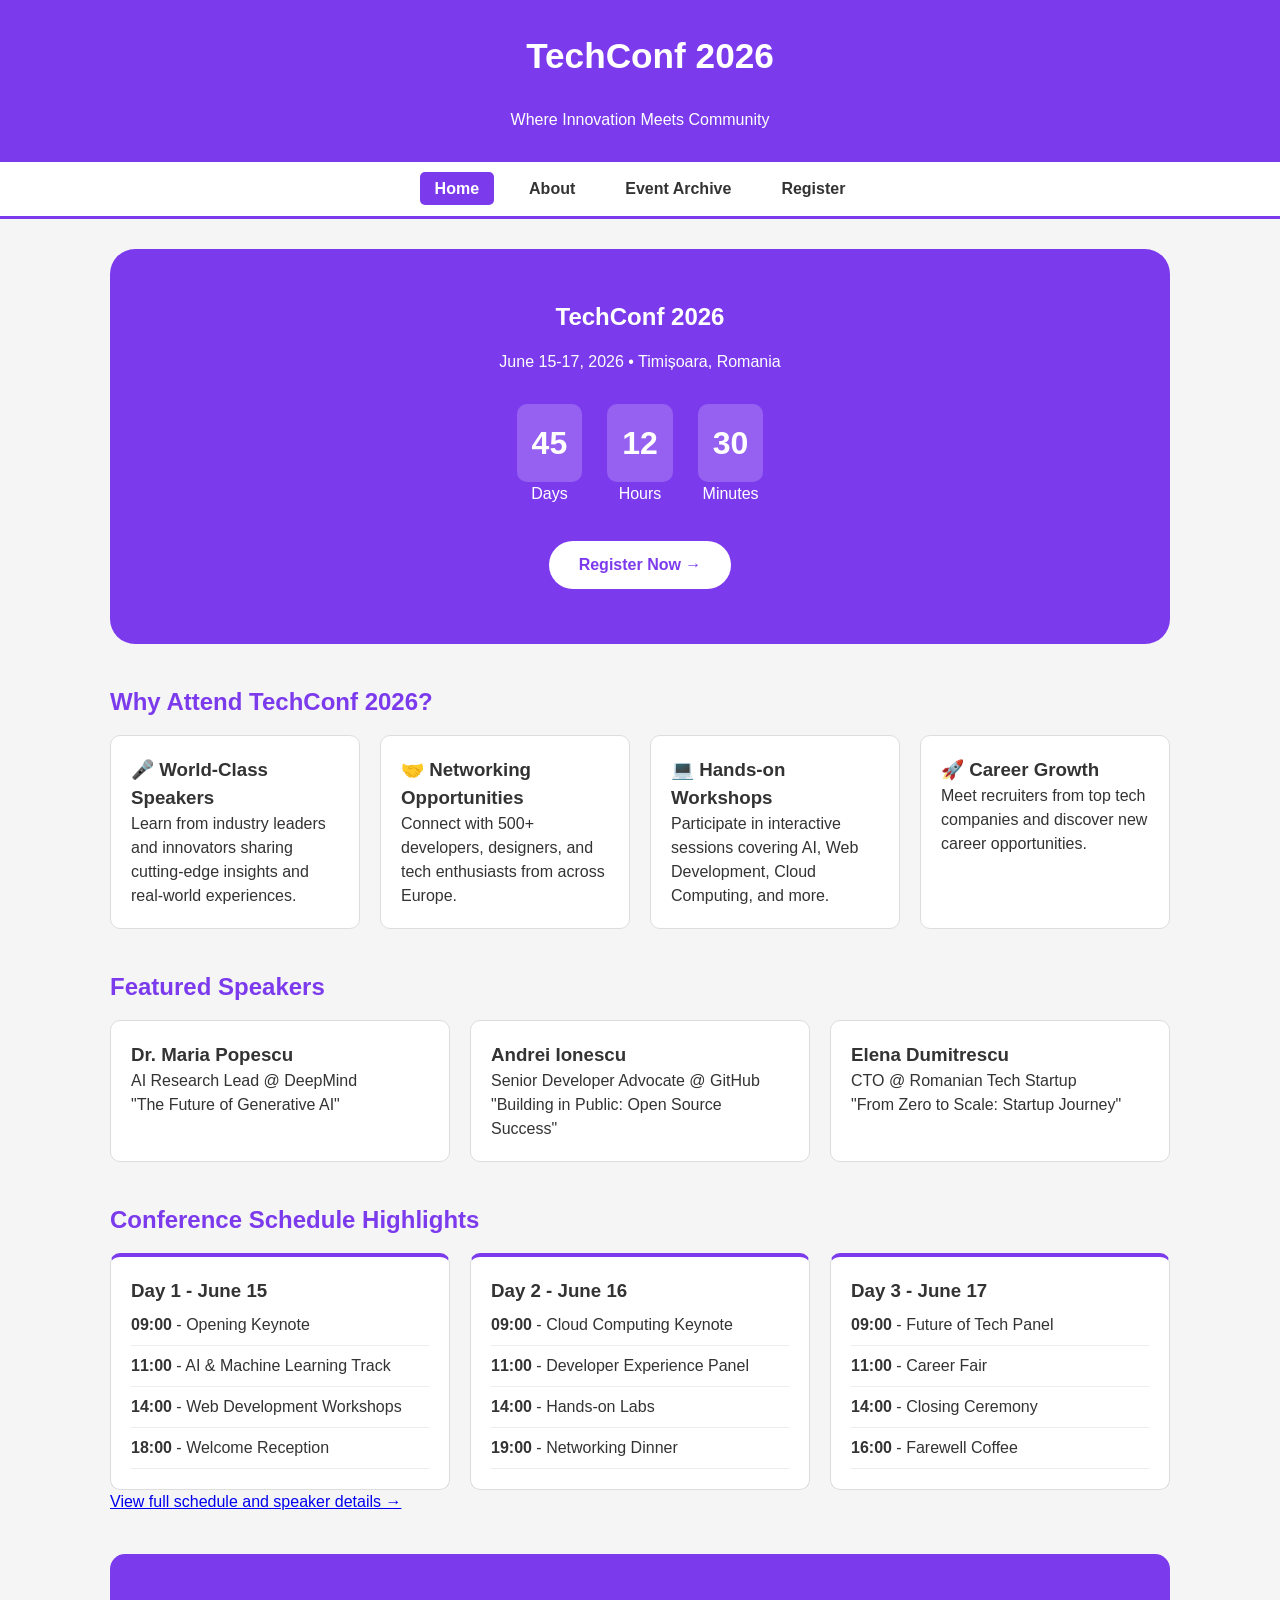
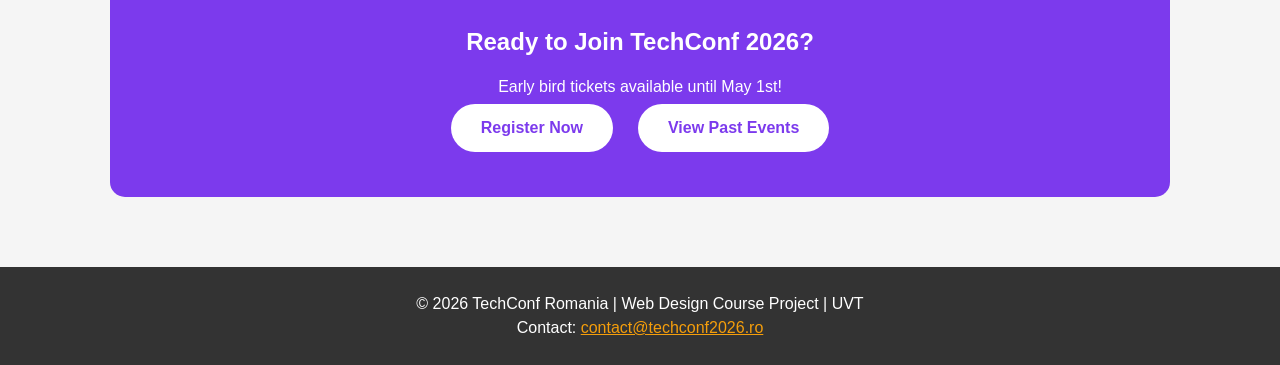
==== index.html @ 02e3ee1e "Add files via upload" ====
<!DOCTYPE html>
<html lang="en">
<head>
    <meta charset="UTF-8">
    <meta name="viewport" content="width=device-width, initial-scale=1.0">
    <title>TechConf 2026 | Coming Soon</title>
    <link rel="stylesheet" href="styles.css">
    <link href="https://fonts.googleapis.com/css2?family=Inter:wght@400;500;600;700;800&display=swap" rel="stylesheet">
</head>
<body>
    <a href="#main-content" class="skip-link">Skip to main content</a>
    
    <header>
        <h1>TechConf 2026</h1>
        <p class="tagline">Where Innovation Meets Community</p>
    </header>
    
    <nav aria-label="Main navigation">
        <ul>
            <li><a href="index.html" aria-current="page">Home</a></li>
            <li><a href="about.html">About</a></li>
            <li><a href="archive.html">Event Archive</a></li>
            <li><a href="register.html">Register</a></li>
        </ul>
    </nav>
    
    <main id="main-content">
        <!-- Hero Section cu Countdown -->
        <section class="hero-event">
            <div class="hero-overlay">
                <h2>TechConf 2026</h2>
                <p class="event-date">June 15-17, 2026 • Timișoara, Romania</p>
                <div class="countdown">
                    <div class="countdown-item">
                        <span class="countdown-number">45</span>
                        <span class="countdown-label">Days</span>
                    </div>
                    <div class="countdown-item">
                        <span class="countdown-number">12</span>
                        <span class="countdown-label">Hours</span>
                    </div>
                    <div class="countdown-item">
                        <span class="countdown-number">30</span>
                        <span class="countdown-label">Minutes</span>
                    </div>
                </div>
                <a href="register.html" class="btn btn-large">Register Now →</a>
            </div>
        </section>
        
        <!-- Despre Eveniment -->
        <section class="event-highlights">
            <h2>Why Attend TechConf 2026?</h2>
            <div class="highlights-grid">
                <article class="highlight-card">
                    <h3>🎤 World-Class Speakers</h3>
                    <p>Learn from industry leaders and innovators sharing cutting-edge insights and real-world experiences.</p>
                </article>
                <article class="highlight-card">
                    <h3>🤝 Networking Opportunities</h3>
                    <p>Connect with 500+ developers, designers, and tech enthusiasts from across Europe.</p>
                </article>
                <article class="highlight-card">
                    <h3>💻 Hands-on Workshops</h3>
                    <p>Participate in interactive sessions covering AI, Web Development, Cloud Computing, and more.</p>
                </article>
                <article class="highlight-card">
                    <h3>🚀 Career Growth</h3>
                    <p>Meet recruiters from top tech companies and discover new career opportunities.</p>
                </article>
            </div>
        </section>
        
        <!-- Speakeri Prezentați -->
        <section class="featured-speakers">
            <h2>Featured Speakers</h2>
            <div class="speakers-grid">
                <article class="speaker-card">
                    <h3>Dr. Maria Popescu</h3>
                    <p class="speaker-title">AI Research Lead @ DeepMind</p>
                    <p class="speaker-topic">"The Future of Generative AI"</p>
                </article>
                <article class="speaker-card">
                    <h3>Andrei Ionescu</h3>
                    <p class="speaker-title">Senior Developer Advocate @ GitHub</p>
                    <p class="speaker-topic">"Building in Public: Open Source Success"</p>
                </article>
                <article class="speaker-card">
                    <h3>Elena Dumitrescu</h3>
                    <p class="speaker-title">CTO @ Romanian Tech Startup</p>
                    <p class="speaker-topic">"From Zero to Scale: Startup Journey"</p>
                </article>
            </div>
        </section>
        
        <!-- Program Sumar -->
        <section class="schedule-preview">
            <h2>Conference Schedule Highlights</h2>
            <div class="schedule-days">
                <div class="schedule-day">
                    <h3>Day 1 - June 15</h3>
                    <ul>
                        <li><strong>09:00</strong> - Opening Keynote</li>
                        <li><strong>11:00</strong> - AI & Machine Learning Track</li>
                        <li><strong>14:00</strong> - Web Development Workshops</li>
                        <li><strong>18:00</strong> - Welcome Reception</li>
                    </ul>
                </div>
                <div class="schedule-day">
                    <h3>Day 2 - June 16</h3>
                    <ul>
                        <li><strong>09:00</strong> - Cloud Computing Keynote</li>
                        <li><strong>11:00</strong> - Developer Experience Panel</li>
                        <li><strong>14:00</strong> - Hands-on Labs</li>
                        <li><strong>19:00</strong> - Networking Dinner</li>
                    </ul>
                </div>
                <div class="schedule-day">
                    <h3>Day 3 - June 17</h3>
                    <ul>
                        <li><strong>09:00</strong> - Future of Tech Panel</li>
                        <li><strong>11:00</strong> - Career Fair</li>
                        <li><strong>14:00</strong> - Closing Ceremony</li>
                        <li><strong>16:00</strong> - Farewell Coffee</li>
                    </ul>
                </div>
            </div>
            <p class="schedule-note">
                <a href="about.html">View full schedule and speaker details →</a>
            </p>
        </section>
        
        <!-- Call to Action -->
        <section class="cta-section">
            <h2>Ready to Join TechConf 2026?</h2>
            <p>Early bird tickets available until May 1st!</p>
            <div class="cta-buttons">
                <a href="register.html" class="btn btn-large">Register Now</a>
                <a href="archive.html" class="btn btn-outline">View Past Events</a>
            </div>
        </section>
    </main>
    
    <footer>
        <p>© 2026 TechConf Romania | Web Design Course Project | UVT</p>
        <p>Contact: <a href="mailto:contact@techconf2026.ro">contact@techconf2026.ro</a></p>
    </footer>
</body>
</html>
---- styles.css ----
/* Reset */
* {
    margin: 0;
    padding: 0;
    box-sizing: border-box;
}

/* Body */
body {
    font-family: Arial, sans-serif;
    line-height: 1.5;
    color: #333;
    background: #f5f5f5;
}

/* Skip link */
.skip-link {
    position: absolute;
    top: -40px;
    left: 0;
    background: #7c3aed;
    color: white;
    padding: 8px 16px;
}
.skip-link:focus { top: 0; }

/* Header */
header {
    background: #7c3aed;
    color: white;
    padding: 30px 20px;
    text-align: center;
}
header h1 { font-size: 2.2rem; }

/* Navigație */
nav {
    background: white;
    padding: 15px;
    border-bottom: 3px solid #7c3aed;
}
nav ul {
    list-style: none;
    display: flex;
    justify-content: center;
    gap: 20px;
    flex-wrap: wrap;
}
nav a {
    color: #333;
    text-decoration: none;
    font-weight: bold;
    padding: 8px 15px;
}
nav a:hover { color: #7c3aed; }
nav a[aria-current="page"] {
    background: #7c3aed;
    color: white;
    border-radius: 5px;
}

/* Main */
main {
    max-width: 1100px;
    margin: 0 auto;
    padding: 30px 20px;
}
h1 {
    border-left: 5px solid #7c3aed;
    padding-left: 15px;
    margin-bottom: 25px;
}
h2 {
    color: #7c3aed;
    margin: 30px 0 15px;
}
section { margin-bottom: 40px; }

/* Hero */
.hero-event {
    background: #7c3aed;
    border-radius: 25px;
    padding: 50px 30px;
    text-align: center;
    color: white;
}
.hero-event h2 { color: white; margin: 0 0 15px; }
.countdown {
    display: flex;
    justify-content: center;
    gap: 25px;
    margin: 30px 0;
}
.countdown-number {
    display: block;
    background: rgba(255,255,255,0.2);
    padding: 15px;
    border-radius: 10px;
    font-size: 2rem;
    font-weight: bold;
}

/* Butoane */
.btn {
    display: inline-block;
    background: white;
    color: #7c3aed;
    padding: 12px 30px;
    border-radius: 25px;
    text-decoration: none;
    font-weight: bold;
    margin: 5px;
}

.btn:hover { 
    background: #cecece;
    color: rgb(0, 0, 0);
 }


/* Grid și Carduri */
.highlights-grid,
.speakers-grid,
.schedule-days {
    display: grid;
    grid-template-columns: repeat(auto-fit, minmax(250px, 1fr));
    gap: 20px;
}
.highlight-card,
.speaker-card,
.schedule-day,
.speaker-detailed,
.venue-details,
.payment-info,
.stat-card {
    background: white;
    padding: 20px;
    border-radius: 10px;
    border: 1px solid #ddd;
}
.schedule-day { border-top: 4px solid #7c3aed; }
.schedule-day ul { list-style: none; }
.schedule-day li {
    padding: 8px 0;
    border-bottom: 1px solid #eee;
}

/* Tabel */
.table-wrapper {
    overflow-x: auto;
    border: 1px solid #ddd;
    border-radius: 10px;
}
.archive-table {
    width: 100%;
    background: white;
    border-collapse: collapse;
    min-width: 900px;
}
.archive-table caption {
    background: #7c3aed;
    color: white;
    padding: 12px;
    font-weight: bold;
    text-align: left;
}
.archive-table th {
    background: #6d28d9;
    color: white;
    padding: 12px;
    text-align: left;
}
.archive-table td {
    padding: 12px;
    border-bottom: 1px solid #ffffff;
}
.archive-table tbody tr:nth-child(even) { background: #ffffff; }
.archive-table tfoot {
    background: #7c3aed;
    color: white;
    font-weight: bold;
}

/* Formular */
.registration-form-section {
    background: white;
    padding: 30px;
    border-radius: 10px;
    border: 1px solid #ddd;
}
fieldset {
    border: 2px solid #7c3aed;
    border-radius: 8px;
    padding: 20px;
    margin-bottom: 20px;
}
legend {
    background: #7c3aed;
    color: white;
    padding: 5px 20px;
    border-radius: 20px;
    font-weight: bold;
}
.form-group { margin-bottom: 18px; }
.form-group label {
    display: block;
    font-weight: bold;
    margin-bottom: 5px;
}
.form-group input,
.form-group select,
.form-group textarea {
    width: 100%;
    padding: 10px;
    border: 1px solid #ccc;
    border-radius: 5px;
}
.required { color: #e74c3c; }
.form-hint {
    font-size: 0.85rem;
    color: #666;
    margin-top: 4px;
}
.radio-group,
.checkbox-group {
    display: flex;
    align-items: center;
    gap: 8px;
    margin-bottom: 8px;
}
.radio-group input,
.checkbox-group input { width: auto; }
.form-actions {
    display: flex;
    gap: 10px;
    margin-top: 25px;
}
.submit-btn,
.reset-btn {
    padding: 12px 25px;
    border: none;
    border-radius: 25px;
    font-weight: bold;
    cursor: pointer;
}
.submit-btn {
    background: #7c3aed;
    color: white;
}
.reset-btn {
    background: #e0e0e0;
    color: #333;
}

/* Stats */
.stats-grid {
    display: grid;
    grid-template-columns: repeat(4, 1fr);
    gap: 15px;
}
.stat-card {
    text-align: center;
    border: 2px solid #7c3aed;
}
.stat-card h3 {
    font-size: 2rem;
    color: #7c3aed;
}

/* CTA */
.cta-section {
    background: #7c3aed;
    padding: 40px;
    border-radius: 15px;
    text-align: center;
    color: white;
}
.cta-section h2 { color: white; }
.cta-buttons {
    display: flex;
    gap: 15px;
    justify-content: center;
}

/* Footer */
footer {
    background: #333;
    color: white;
    text-align: center;
    padding: 25px;
}
footer a { color: #f59e0b; }

/* Mobile */
@media (max-width: 768px) {
    .stats-grid { grid-template-columns: repeat(2, 1fr); }
    .cta-buttons { flex-direction: column; }
    .form-actions { flex-direction: column; }
    nav ul { gap: 10px; }
}
@media (max-width: 480px) {
    .stats-grid { grid-template-columns: 1fr; }
    .countdown-number { font-size: 1.5rem; padding: 10px; }
}

/* Accesibilitate */
*:focus-visible {
    outline: 3px solid #f59e0b;
    outline-offset: 2px;
}
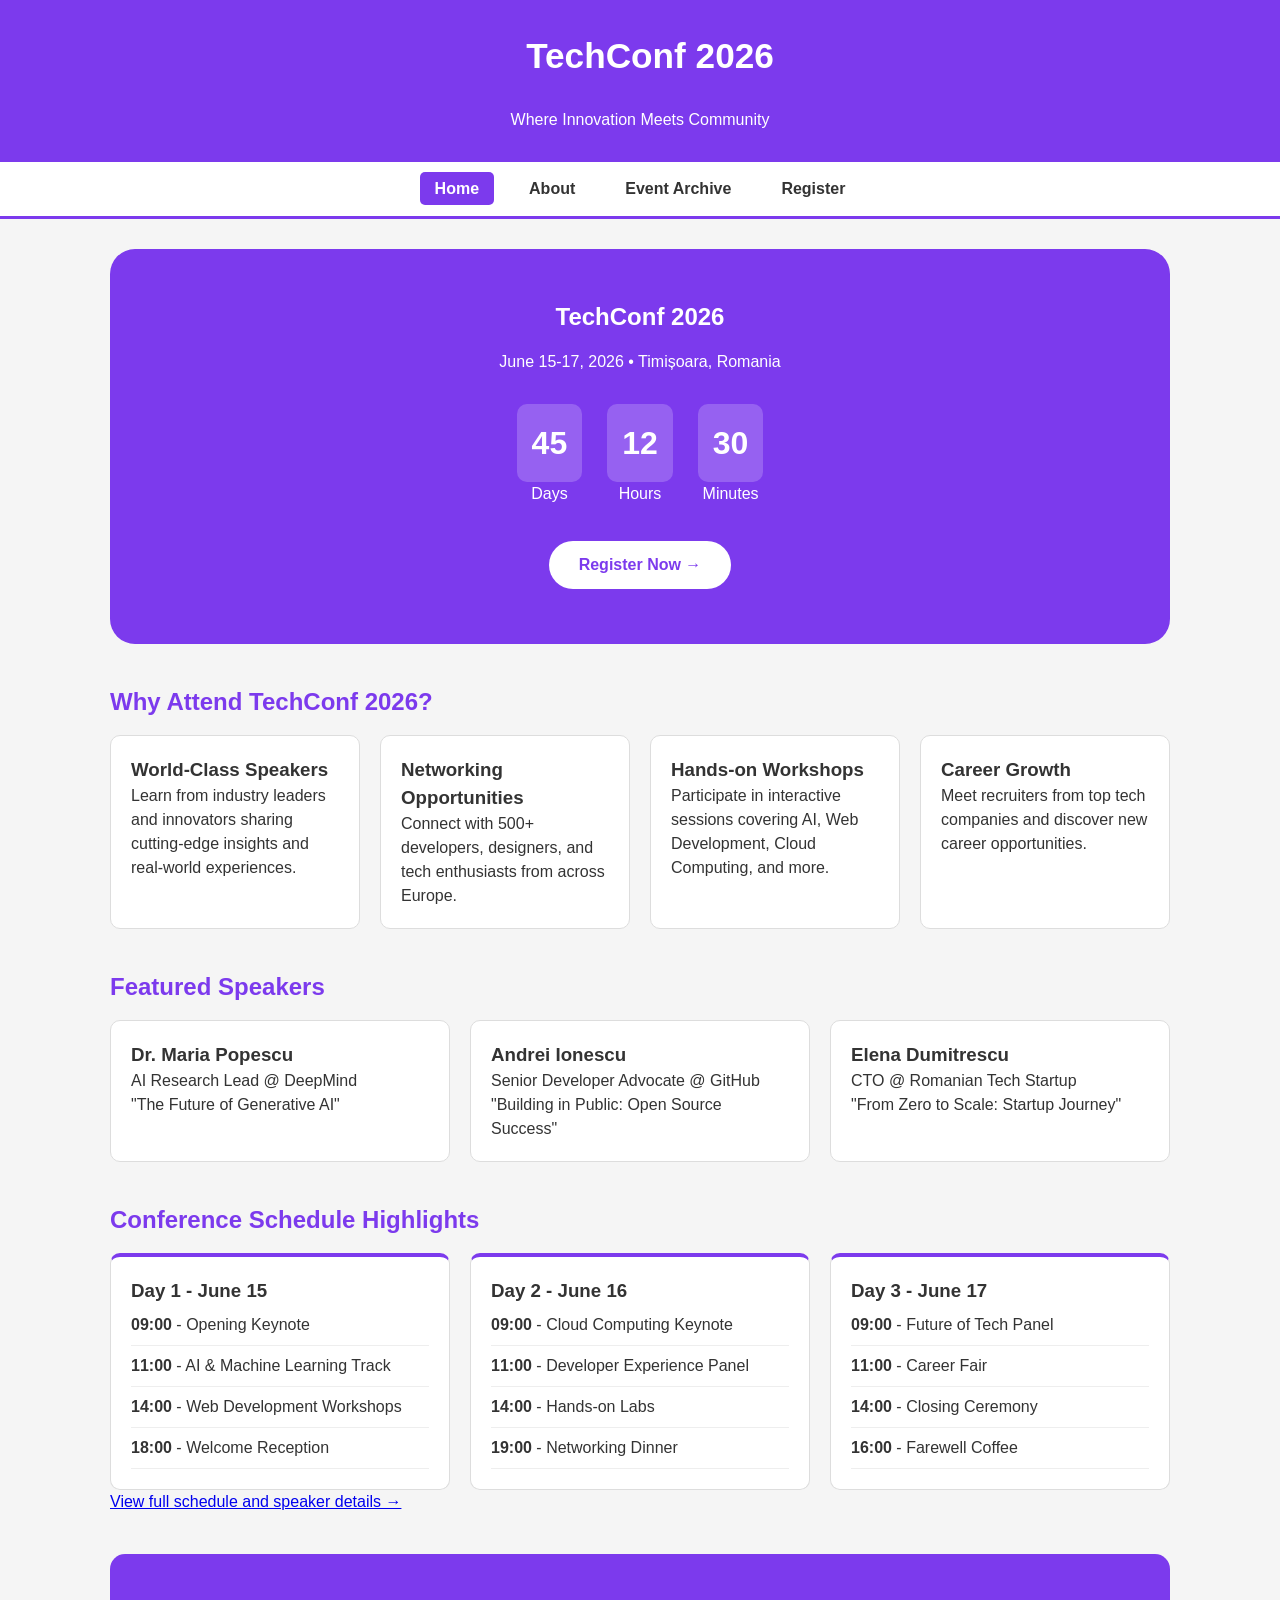
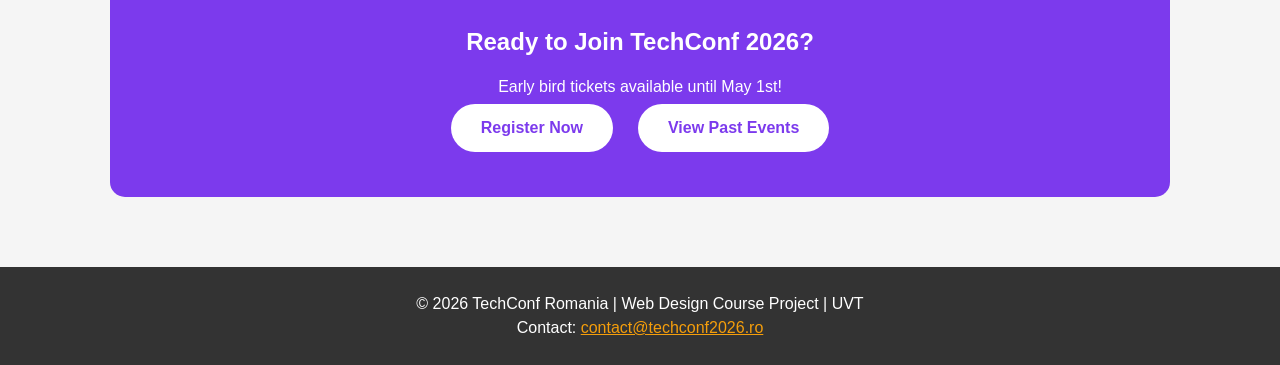
==== commit c1d25415: "Update index.html" ====
--- a/index.html
+++ b/index.html
@@ -25,7 +25,7 @@
     </nav>
     
     <main id="main-content">
-        <!-- Hero Section cu Countdown -->
+
         <section class="hero-event">
             <div class="hero-overlay">
                 <h2>TechConf 2026</h2>
@@ -48,30 +48,30 @@
             </div>
         </section>
         
-        <!-- Despre Eveniment -->
+
         <section class="event-highlights">
             <h2>Why Attend TechConf 2026?</h2>
             <div class="highlights-grid">
                 <article class="highlight-card">
-                    <h3>🎤 World-Class Speakers</h3>
+                    <h3> World-Class Speakers</h3>
                     <p>Learn from industry leaders and innovators sharing cutting-edge insights and real-world experiences.</p>
                 </article>
                 <article class="highlight-card">
-                    <h3>🤝 Networking Opportunities</h3>
+                    <h3> Networking Opportunities</h3>
                     <p>Connect with 500+ developers, designers, and tech enthusiasts from across Europe.</p>
                 </article>
                 <article class="highlight-card">
-                    <h3>💻 Hands-on Workshops</h3>
+                    <h3> Hands-on Workshops</h3>
                     <p>Participate in interactive sessions covering AI, Web Development, Cloud Computing, and more.</p>
                 </article>
                 <article class="highlight-card">
-                    <h3>🚀 Career Growth</h3>
+                    <h3> Career Growth</h3>
                     <p>Meet recruiters from top tech companies and discover new career opportunities.</p>
                 </article>
             </div>
         </section>
         
-        <!-- Speakeri Prezentați -->
+
         <section class="featured-speakers">
             <h2>Featured Speakers</h2>
             <div class="speakers-grid">
@@ -93,7 +93,7 @@
             </div>
         </section>
         
-        <!-- Program Sumar -->
+
         <section class="schedule-preview">
             <h2>Conference Schedule Highlights</h2>
             <div class="schedule-days">
@@ -130,7 +130,7 @@
             </p>
         </section>
         
-        <!-- Call to Action -->
+
         <section class="cta-section">
             <h2>Ready to Join TechConf 2026?</h2>
             <p>Early bird tickets available until May 1st!</p>
@@ -146,4 +146,4 @@
         <p>Contact: <a href="mailto:contact@techconf2026.ro">contact@techconf2026.ro</a></p>
     </footer>
 </body>
-</html>+</html>
--- a/styles.css
+++ b/styles.css
@@ -281,7 +281,6 @@
     gap: 15px;
     justify-content: center;
 }
-
 /* Footer */
 footer {
     background: #333;
@@ -290,21 +289,3 @@
     padding: 25px;
 }
 footer a { color: #f59e0b; }
-
-/* Mobile */
-@media (max-width: 768px) {
-    .stats-grid { grid-template-columns: repeat(2, 1fr); }
-    .cta-buttons { flex-direction: column; }
-    .form-actions { flex-direction: column; }
-    nav ul { gap: 10px; }
-}
-@media (max-width: 480px) {
-    .stats-grid { grid-template-columns: 1fr; }
-    .countdown-number { font-size: 1.5rem; padding: 10px; }
-}
-
-/* Accesibilitate */
-*:focus-visible {
-    outline: 3px solid #f59e0b;
-    outline-offset: 2px;
-}
